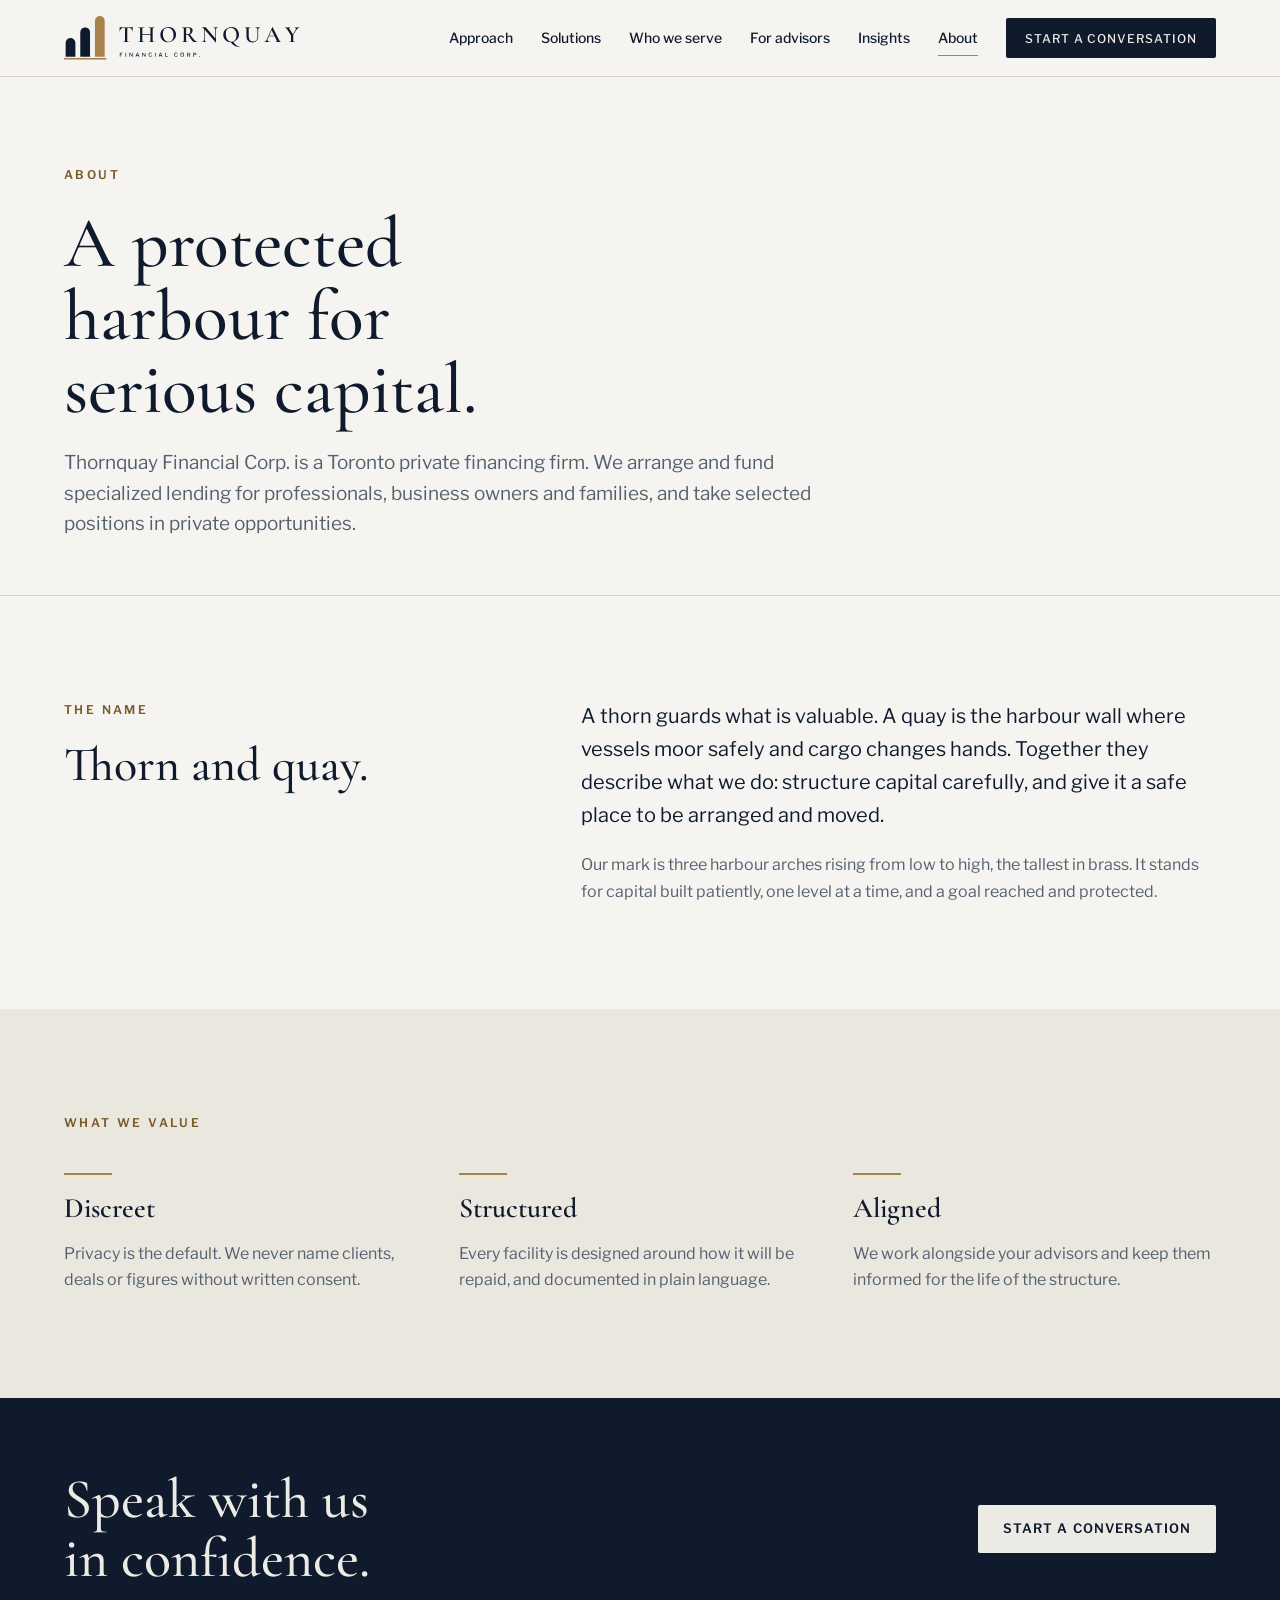
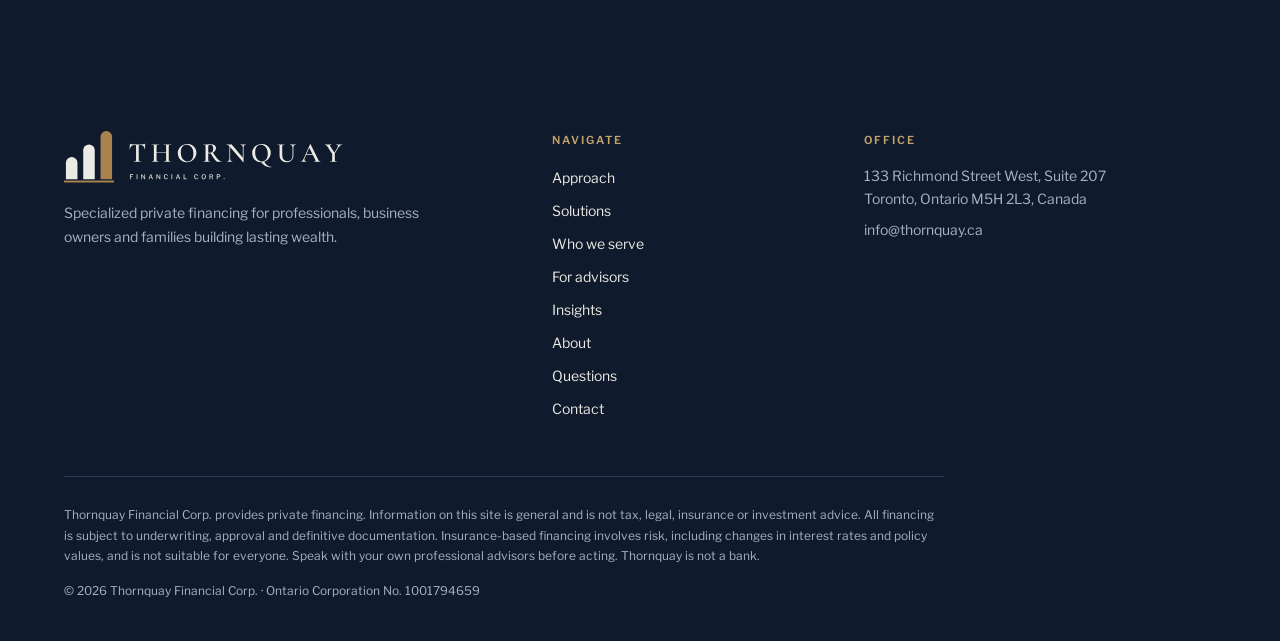
==== about.html @ a3b6db91 "Add Thornquay static website from handover package Static HTML/CSS/JS site, no build step. .nojekyll" ====
<!doctype html>
<html lang="en-CA">
<head>
<meta charset="utf-8">
<meta name="viewport" content="width=device-width, initial-scale=1, viewport-fit=cover">
<title>About | Thornquay Financial Corp.</title>
<meta name="description" content="A protected harbour for serious capital.">
<link rel="canonical" href="https://thornquay.ca/about.html">
<meta property="og:type" content="website">
<meta property="og:site_name" content="Thornquay Financial Corp.">
<meta property="og:title" content="About | Thornquay Financial Corp.">
<meta property="og:description" content="A protected harbour for serious capital.">
<meta property="og:url" content="https://thornquay.ca/about.html">
<meta property="og:image" content="https://thornquay.ca/assets/img/og-image.png">
<meta name="twitter:card" content="summary_large_image">
<meta name="theme-color" content="#0F1B2D">
<link rel="icon" href="assets/img/favicon.svg" type="image/svg+xml">
<link rel="icon" href="assets/img/favicon-32.png" sizes="32x32" type="image/png">
<link rel="apple-touch-icon" href="assets/img/apple-touch-icon.png">
<link rel="preconnect" href="https://fonts.googleapis.com">
<link rel="preconnect" href="https://fonts.gstatic.com" crossorigin>
<link rel="stylesheet" href="https://fonts.googleapis.com/css2?family=Cormorant+Garamond:ital,wght@0,500;0,600;1,500&family=Libre+Franklin:wght@400;500;600&display=swap">
<link rel="stylesheet" href="assets/site.css">
</head>
<body>
<header class="site">
  <div class="wrap bar">
    <a class="brand" href="index.html" aria-label="Thornquay Financial Corp. home"><img class="logo" src="assets/img/thornquay-logo-light.svg" alt="Thornquay Financial Corp." width="240" height="48"></a>
    <button class="menu-btn" id="menuBtn" type="button" aria-expanded="false" aria-controls="mainNav">Menu</button>
    <nav class="main" id="mainNav" aria-label="Main">
      <a href="approach.html">Approach</a>
      <a href="solutions.html">Solutions</a>
      <a href="who-we-serve.html">Who we serve</a>
      <a href="advisors.html">For advisors</a>
      <a href="insights.html">Insights</a>
      <a href="about.html" aria-current="page">About</a>
      <a class="btn btn-primary" href="contact.html">Start a conversation</a>
    </nav>
  </div>
</header>

<main>
  <section class="page-head"><div class="wrap stack"><div class="eyebrow">About</div><h1>A protected harbour for serious capital.</h1><p class="lead">Thornquay Financial Corp. is a Toronto private financing firm. We arrange and fund specialized lending for professionals, business owners and families, and take selected positions in private opportunities.</p></div></section>
  <section class="section"><div class="wrap split">
    <div class="stack"><div class="eyebrow">The name</div><h2>Thorn and quay.</h2></div>
    <div class="stack">
      <p class="big-p">A thorn guards what is valuable. A quay is the harbour wall where vessels moor safely and cargo changes hands. Together they describe what we do: structure capital carefully, and give it a safe place to be arranged and moved.</p>
      <p class="muted">Our mark is three harbour arches rising from low to high, the tallest in brass. It stands for capital built patiently, one level at a time, and a goal reached and protected.</p>
    </div>
  </div></section>
  <section class="section band-stone"><div class="wrap stack" style="gap:40px">
    <div class="eyebrow">What we value</div>
    <div class="values">
      <div class="value"><div class="rule"></div><h3>Discreet</h3><p>Privacy is the default. We never name clients, deals or figures without written consent.</p></div>
      <div class="value"><div class="rule"></div><h3>Structured</h3><p>Every facility is designed around how it will be repaid, and documented in plain language.</p></div>
      <div class="value"><div class="rule"></div><h3>Aligned</h3><p>We work alongside your advisors and keep them informed for the life of the structure.</p></div>
    </div>
  </div></section>
  <section class="section tight band-dark"><div class="wrap closing"><h2>Speak with us in confidence.</h2><a class="btn btn-light" href="contact.html">Start a conversation</a></div></section>
</main>

<footer class="site">
  <div class="wrap">
    <div class="foot-grid">
      <div class="stack" style="gap:18px"><a href="index.html" aria-label="Thornquay Financial Corp. home" style="line-height:0"><img class="logo" src="assets/img/thornquay-logo-dark.svg" alt="Thornquay Financial Corp." width="260" height="52"></a><p style="max-width:40ch">Specialized private financing for professionals, business owners and families building lasting wealth.</p></div>
      <nav class="foot-nav" aria-label="Footer"><div class="foot-h">Navigate</div><a href="approach.html">Approach</a><a href="solutions.html">Solutions</a><a href="who-we-serve.html">Who we serve</a><a href="advisors.html">For advisors</a><a href="insights.html">Insights</a><a href="about.html">About</a><a href="faq.html">Questions</a><a href="contact.html">Contact</a></nav>
      <div class="stack" style="gap:8px"><div class="foot-h">Office</div><p>133 Richmond Street West, Suite 207<br>Toronto, Ontario M5H 2L3, Canada</p><p>info@thornquay.ca</p></div>
    </div>
    <div class="legal">
      <p>Thornquay Financial Corp. provides private financing. Information on this site is general and is not tax, legal, insurance or investment advice. All financing is subject to underwriting, approval and definitive documentation. Insurance-based financing involves risk, including changes in interest rates and policy values, and is not suitable for everyone. Speak with your own professional advisors before acting. Thornquay is not a bank.</p>
      <p>© 2026 Thornquay Financial Corp. · Ontario Corporation No. 1001794659</p>
    </div>
  </div>
</footer>
<script src="assets/site.js"></script>
</body>
</html>
---- assets/site.css ----
html,body{margin:0;padding:0}
img{max-width:100%}
[hidden]{display:none!important}
/* Layout: quiet private-bank site. Stone pages, one navy band per view, rising brass arches as the only ornament. Single committed look (brand colours do not invert). */
:root{
  color-scheme: light;
  --quay:#0F1B2D; --harbour:#25374F; --brass:#A8834E; --brass-text:#7A5A2B; --brass-light:#C6A26B;
  --surface:#F5F4F0; --raised:#FFFFFF; --limestone:#EAE7DF; --line:#D6D1C6;
  --ink:#0F1B2D; --muted:#566170; --on-quay:#ECEAE4; --on-quay-muted:#A9B2BE;
  --serif:"Cormorant Garamond", Garamond, "Times New Roman", serif;
  --sans:"Libre Franklin", "Helvetica Neue", Arial, sans-serif;
  --wrap:1200px;
}
*{box-sizing:border-box}
body{background:var(--surface);color:var(--ink);font-family:var(--sans);font-size:16px;line-height:1.65;-webkit-font-smoothing:antialiased}
a{color:var(--brass-text)}
a:focus-visible,button:focus-visible{outline:2px solid var(--brass);outline-offset:3px}
h1,h2,h3{font-family:var(--serif);font-weight:500;text-wrap:balance;margin:0;color:inherit}
p{margin:0}
.wrap{max-width:var(--wrap);margin:0 auto;padding-left:max(24px, env(safe-area-inset-left,0px));padding-right:max(24px, env(safe-area-inset-right,0px))}
.eyebrow{font-size:12px;font-weight:600;letter-spacing:.2em;text-transform:uppercase;color:var(--brass-text)}
.band-dark .eyebrow{color:var(--brass-light)}
.lead{font-size:19px;line-height:1.6;color:var(--muted);max-width:60ch}
.muted{color:var(--muted)}

/* header */
body::before{content:"";position:fixed;inset:0 0 auto;height:env(safe-area-inset-top,0px);z-index:30;background:var(--surface)}
header.site{position:sticky;top:env(safe-area-inset-top,0px);z-index:20;background:rgba(245,244,240,.96);backdrop-filter:blur(6px);border-bottom:1px solid var(--line)}
.bar{display:flex;align-items:center;justify-content:space-between;gap:24px;padding-block:16px}
.brand{display:block;line-height:0}
.brand .logo{height:44px;width:auto;display:block}
nav.main{display:flex;align-items:center;gap:28px}
nav.main a{color:var(--ink);text-decoration:none;font-size:14px;font-weight:500;padding-block:6px;border-bottom:1px solid transparent}
nav.main a:hover{border-bottom-color:var(--brass)}
nav.main a[aria-current="page"]{border-bottom-color:var(--brass);color:var(--ink)}
.menu-btn{display:none;background:none;border:1px solid var(--line);border-radius:2px;padding:10px 14px;font:600 12px/1 var(--sans);letter-spacing:.15em;text-transform:uppercase;color:var(--ink);cursor:pointer}

.btn{display:inline-flex;align-items:center;gap:8px;font:600 13px/1 var(--sans);letter-spacing:.08em;text-transform:uppercase;padding:16px 24px;border-radius:2px;text-decoration:none;border:1px solid transparent;cursor:pointer;min-height:48px}
.btn-primary{background:var(--quay);color:var(--on-quay)}
.btn-primary:hover{background:var(--harbour)}
.btn-ghost{border-color:var(--ink);color:var(--ink);background:transparent}
.btn-ghost:hover{background:var(--limestone)}
.band-dark .btn-ghost{border-color:var(--on-quay);color:var(--on-quay)}
.band-dark .btn-ghost:hover{background:var(--harbour)}
.btn-light{background:var(--on-quay);color:var(--quay)}
.btn-light:hover{background:#fff}
nav.main .btn{padding:12px 18px;min-height:40px;font-size:12px;border-bottom:none;color:var(--on-quay)}

/* sections */
.section{padding-block:104px}
.section.tight{padding-block:72px}
.band-dark{background:var(--quay);color:var(--on-quay)}
.band-dark .lead,.band-dark .muted{color:var(--on-quay-muted)}
.band-stone{background:var(--limestone)}
.rule{width:48px;height:2px;background:var(--brass)}
.stack{display:flex;flex-direction:column;gap:20px}

/* hero */
.hero{padding-block:88px 0;position:relative;overflow:hidden}
.hero-grid{display:grid;grid-template-columns:minmax(0,7fr) minmax(0,5fr);gap:48px;align-items:end}
.hero h1{font-size:clamp(48px,7vw,92px);line-height:.98;letter-spacing:-.01em}
.hero .stack{gap:28px;padding-bottom:96px}
.ctas{display:flex;flex-wrap:wrap;gap:12px;padding-top:8px}
.arches{display:flex;align-items:flex-end;justify-content:center;gap:clamp(14px,2.2vw,28px);height:440px;position:relative}
.arch{width:clamp(48px,7vw,88px);border-radius:999px 999px 0 0;background:var(--quay);transform-origin:bottom;animation:rise 1.1s cubic-bezier(.2,.7,.2,1) both}
.arch.a1{height:40%;animation-delay:.05s}
.arch.a2{height:66%;animation-delay:.2s}
.arch.a3{height:94%;background:var(--brass);animation-delay:.35s}
.waterline{height:8px;background:var(--brass)}
@keyframes rise{from{transform:scaleY(.35)}to{transform:scaleY(1)}}
@media (prefers-reduced-motion:reduce){.arch{animation:none}}

/* intro */
.split{display:grid;grid-template-columns:minmax(0,5fr) minmax(0,7fr);gap:64px;align-items:start}
.split h2{font-size:clamp(34px,4vw,48px);line-height:1.08}
.big-p{font-size:20px;line-height:1.65;color:var(--ink);max-width:62ch}

/* offerings */
.offer-grid{display:grid;grid-template-columns:repeat(3,minmax(0,1fr));border-top:1px solid var(--line)}
.offer{padding:36px 32px 40px 0;display:flex;flex-direction:column;gap:14px;border-right:1px solid var(--line)}
.offer + .offer{padding-left:32px}
.offer:last-child{border-right:none}
.offer h3{font-size:28px;line-height:1.15;font-weight:600}
.offer p{color:var(--muted)}
.offer a{font-size:13px;font-weight:600;letter-spacing:.08em;text-transform:uppercase;text-decoration:none;margin-top:auto;padding-top:8px}
.offer a:hover{text-decoration:underline;text-underline-offset:4px}

/* principles */
.principles{display:grid;grid-template-columns:repeat(3,minmax(0,1fr));gap:40px}
.principle{border-top:2px solid var(--brass);padding-top:20px;font-family:var(--serif);font-style:italic;font-size:28px;line-height:1.25}

/* process */
.steps{display:grid;grid-template-columns:repeat(5,minmax(0,1fr));gap:24px;counter-reset:s}
.step{display:flex;flex-direction:column;gap:10px;min-width:0}
.step .n{font-family:var(--serif);font-size:44px;line-height:1;color:var(--brass)}
.step h3{font-family:var(--sans);font-size:16px;font-weight:600;letter-spacing:.02em}
.step p{font-size:15px;line-height:1.6;color:var(--muted)}
.band-dark .step p{color:var(--on-quay-muted)}
.steps-rise .step:nth-child(1){padding-top:96px}
.steps-rise .step:nth-child(2){padding-top:72px}
.steps-rise .step:nth-child(3){padding-top:48px}
.steps-rise .step:nth-child(4){padding-top:24px}

/* closing band */
.closing{display:flex;justify-content:space-between;align-items:center;gap:40px;flex-wrap:wrap}
.closing h2{font-size:clamp(34px,4.4vw,56px);line-height:1.05;max-width:18ch}

/* page heads */
.page-head{padding-block:88px 56px;border-bottom:1px solid var(--line)}
.page-head h1{font-size:clamp(42px,5.6vw,72px);line-height:1.02;max-width:16ch}
.page-head .stack{gap:22px}

/* detail lists */
.detail{display:grid;grid-template-columns:minmax(0,4fr) minmax(0,8fr);gap:48px;padding-block:44px;border-bottom:1px solid var(--line)}
.detail h2{font-size:32px;line-height:1.15;font-weight:600}
.detail .body{display:flex;flex-direction:column;gap:14px;max-width:64ch}
.detail .note{font-size:14px;color:var(--muted);border-left:2px solid var(--brass);padding-left:14px}
.tag{font-size:11px;font-weight:600;letter-spacing:.18em;text-transform:uppercase;color:var(--brass-text)}

.who-grid{display:grid;grid-template-columns:repeat(2,minmax(0,1fr));gap:0;border-top:1px solid var(--line)}
.who{padding:40px 40px 44px 0;border-bottom:1px solid var(--line);display:flex;flex-direction:column;gap:12px}
.who:nth-child(odd){border-right:1px solid var(--line)}
.who:nth-child(even){padding-left:40px}
.who h2{font-size:30px;line-height:1.15;font-weight:600}
.who p{color:var(--muted);max-width:52ch}

/* contact */
.contact-grid{display:grid;grid-template-columns:minmax(0,7fr) minmax(0,5fr);gap:64px;align-items:start}
.card{background:var(--raised);box-shadow:0 0 0 1px var(--line);padding:36px;display:flex;flex-direction:column;gap:22px}
.card dl{margin:0;display:grid;gap:18px}
.card dt{font-size:11px;font-weight:600;letter-spacing:.18em;text-transform:uppercase;color:var(--brass-text);margin-bottom:4px}
.card dd{margin:0;font-size:16px;line-height:1.55}
.copy-row{display:flex;align-items:center;gap:12px;flex-wrap:wrap}
.copy-btn{background:none;border:1px solid var(--line);border-radius:2px;padding:8px 12px;font:600 11px/1 var(--sans);letter-spacing:.12em;text-transform:uppercase;color:var(--ink);cursor:pointer;min-height:36px}
.copy-btn:hover{border-color:var(--ink)}
.status{font-size:13px;color:var(--brass-text);min-height:20px}

/* footer */
footer.site{background:var(--quay);color:var(--on-quay-muted);padding-block:72px 40px;font-size:14px}
.foot-grid{display:grid;grid-template-columns:minmax(0,5fr) minmax(0,3fr) minmax(0,4fr);gap:48px}
footer .logo{height:52px;width:auto;display:block}
footer a{color:var(--on-quay);text-decoration:none}
footer a:hover{text-decoration:underline;text-underline-offset:4px}
.foot-nav{display:flex;flex-direction:column;gap:10px}
.foot-h{font-size:11px;font-weight:600;letter-spacing:.18em;text-transform:uppercase;color:var(--brass-light);margin-bottom:6px}
.legal{border-top:1px solid #2C3D55;margin-top:56px;padding-top:28px;display:flex;flex-direction:column;gap:14px;font-size:12px;line-height:1.7;max-width:110ch}

/* facts strip */
.facts{display:grid;grid-template-columns:repeat(4,minmax(0,1fr));border-top:1px solid #2C3D55}
.fact{padding:28px 24px 28px 0;display:flex;flex-direction:column;gap:6px;min-width:0}
.fact + .fact{padding-left:24px;border-left:1px solid #2C3D55}
.fact b{font-family:var(--serif);font-weight:500;font-size:26px;line-height:1.15;color:var(--on-quay)}
.fact span{font-size:14px;color:var(--on-quay-muted)}

/* how-it-works diagram */
.flow{display:grid;grid-template-columns:minmax(0,1fr) 56px minmax(0,1fr) 56px minmax(0,1fr);align-items:stretch;gap:0}
.node{background:var(--raised);box-shadow:0 0 0 1px var(--line);padding:24px;display:flex;flex-direction:column;gap:8px;min-width:0}
.node.brass{box-shadow:0 0 0 2px var(--brass)}
.node .tag{margin-bottom:2px}
.node h3{font-size:24px;line-height:1.15;font-weight:600}
.node p{font-size:14px;line-height:1.6;color:var(--muted)}
.arrow{display:flex;align-items:center;justify-content:center;color:var(--brass);font-size:13px;font-weight:600}
.arrow svg{width:40px;height:16px}
.flow-foot{display:grid;grid-template-columns:repeat(3,minmax(0,1fr));gap:24px;margin-top:32px}
.flow-foot div{border-top:1px solid var(--line);padding-top:14px;font-size:14px;line-height:1.6;color:var(--muted)}
.flow-foot b{display:block;color:var(--ink);font-weight:600;margin-bottom:4px}
.illus{font-size:12px;color:var(--muted);letter-spacing:.02em}

/* scenarios */
.scen-grid{display:grid;grid-template-columns:repeat(3,minmax(0,1fr));gap:24px}
.scen{background:var(--raised);box-shadow:0 0 0 1px var(--line);display:flex;flex-direction:column;min-width:0}
.scen-top{background:var(--quay);height:120px;position:relative;overflow:hidden}
.scen-top i{position:absolute;bottom:0;width:26px;border-radius:13px 13px 0 0;background:var(--harbour)}
.scen-top i.b{background:var(--brass)}
.scen-body{padding:24px 24px 28px;display:flex;flex-direction:column;gap:10px}
.scen h3{font-size:24px;line-height:1.2;font-weight:600}
.scen p{font-size:15px;line-height:1.6;color:var(--muted)}
.scen .out{border-top:1px solid var(--line);padding-top:12px;margin-top:4px;font-size:14px;color:var(--ink)}

/* partners strip */
.partners{display:flex;flex-wrap:wrap;gap:12px 40px;align-items:center;font-family:var(--serif);font-size:24px;color:var(--muted)}
.partners span{white-space:nowrap}

/* faq */
.faq{border-top:1px solid var(--line)}
.faq details{border-bottom:1px solid var(--line)}
.faq summary{list-style:none;cursor:pointer;display:flex;justify-content:space-between;gap:24px;align-items:center;padding:24px 0;font-family:var(--serif);font-size:24px;line-height:1.25;font-weight:600}
.faq summary::-webkit-details-marker{display:none}
.faq summary::after{content:"+";font-family:var(--sans);font-weight:400;font-size:24px;color:var(--brass);flex-shrink:0}
.faq details[open] summary::after{content:"\2212"}
.faq .a{padding:0 0 26px;max-width:72ch;color:var(--muted);display:flex;flex-direction:column;gap:10px}

/* insights */
.ins-grid{display:grid;grid-template-columns:repeat(3,minmax(0,1fr));gap:32px}
.ins{display:flex;flex-direction:column;gap:12px;text-decoration:none;color:inherit;border-top:2px solid var(--brass);padding-top:20px}
.ins h3{font-size:26px;line-height:1.2;font-weight:600}
.ins p{font-size:15px;color:var(--muted)}
.ins .more{font-size:12px;font-weight:600;letter-spacing:.1em;text-transform:uppercase;color:var(--brass-text);margin-top:auto}
.ins:hover h3{text-decoration:underline;text-underline-offset:5px;text-decoration-thickness:1px}
.article{max-width:720px;margin:0 auto;display:flex;flex-direction:column;gap:22px;font-size:18px;line-height:1.75}
.article h2{font-size:30px;line-height:1.2;font-weight:600;margin-top:16px}
.article p{color:var(--ink)}
.article .meta{font-size:13px;color:var(--muted)}
.back{font-size:13px;font-weight:600;letter-spacing:.08em;text-transform:uppercase;text-decoration:none}

/* about */
.leader{display:grid;grid-template-columns:minmax(0,4fr) minmax(0,8fr);gap:48px;align-items:start}
.portrait{aspect-ratio:4/5;max-width:100%;background:var(--quay);border-radius:999px 999px 0 0;display:flex;align-items:flex-end;justify-content:center;gap:10px;padding-bottom:0;overflow:hidden}
.portrait i{width:18%;border-radius:999px 999px 0 0;background:var(--harbour);display:block}
.portrait i.b{background:var(--brass)}
.values{display:grid;grid-template-columns:repeat(3,minmax(0,1fr));gap:32px}
.value{display:flex;flex-direction:column;gap:10px}
.value h3{font-size:28px;font-weight:600}
.value p{color:var(--muted)}

.reveal{animation:fade .7s ease both}
@keyframes fade{from{opacity:.6;transform:translateY(8px)}to{opacity:1;transform:none}}
@media (prefers-reduced-motion:reduce){.reveal{animation:none}}

@media (max-width:960px){
  .facts{grid-template-columns:minmax(0,1fr) minmax(0,1fr)}
  .fact:nth-child(3){padding-left:0;border-left:none}
  .fact:nth-child(n+3){border-top:1px solid #2C3D55}
  .flow{grid-template-columns:minmax(0,1fr)}
  .arrow{height:44px}.arrow svg{transform:rotate(90deg)}
  .flow-foot,.scen-grid,.ins-grid,.values,.leader{grid-template-columns:minmax(0,1fr)}
  .portrait{max-width:320px}
}

@media (max-width:1180px){
  .menu-btn{display:inline-flex}
  nav.main{display:none;position:absolute;left:0;right:0;top:100%;background:var(--surface);border-bottom:1px solid var(--line);flex-direction:column;align-items:flex-start;gap:4px;padding:12px max(24px, env(safe-area-inset-right,0px)) 20px max(24px, env(safe-area-inset-left,0px))}
  nav.main.open{display:flex}
  nav.main a{padding-block:10px}
}


@media (max-width:960px){
  .hero-grid,.split,.contact-grid,.detail,.foot-grid{grid-template-columns:minmax(0,1fr)}
  .arches{height:300px}
  .hero .stack{padding-bottom:40px}
  .offer-grid,.principles{grid-template-columns:minmax(0,1fr)}
  .offer,.offer + .offer{padding:28px 0;border-right:none;border-bottom:1px solid var(--line)}
  .steps{grid-template-columns:minmax(0,1fr) minmax(0,1fr)}
  .steps-rise .step:nth-child(n){padding-top:0}
  .who-grid{grid-template-columns:minmax(0,1fr)}
  .who,.who:nth-child(even){padding:28px 0;border-right:none}
  .section{padding-block:72px}
  .menu-btn{display:inline-flex}
  nav.main{display:none;position:absolute;left:0;right:0;top:100%;background:var(--surface);border-bottom:1px solid var(--line);flex-direction:column;align-items:flex-start;gap:4px;padding:12px max(24px, env(safe-area-inset-right,0px)) 20px max(24px, env(safe-area-inset-left,0px))}
  nav.main.open{display:flex}
  nav.main a{padding-block:10px}
  .brand .logo{height:36px}
}
@media (max-width:520px){
  .steps{grid-template-columns:minmax(0,1fr)}
  .card{padding:24px}
}
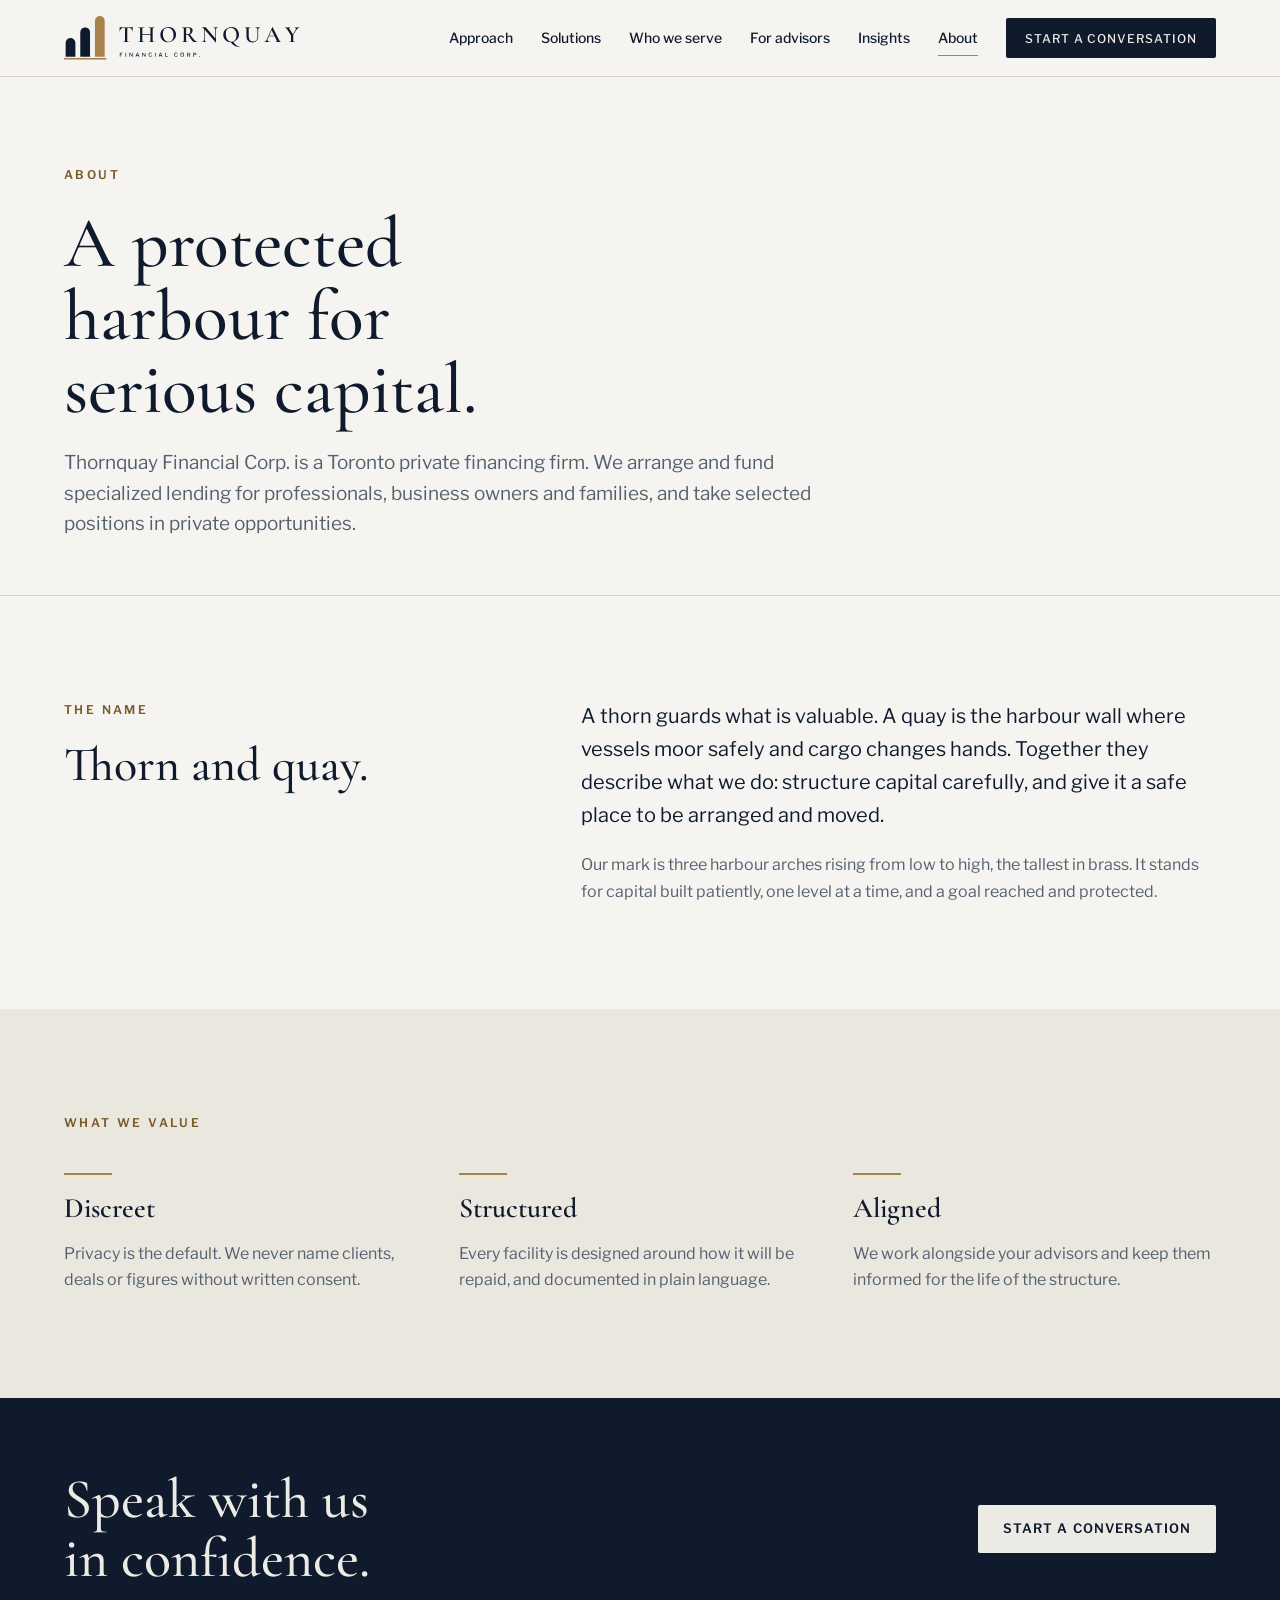
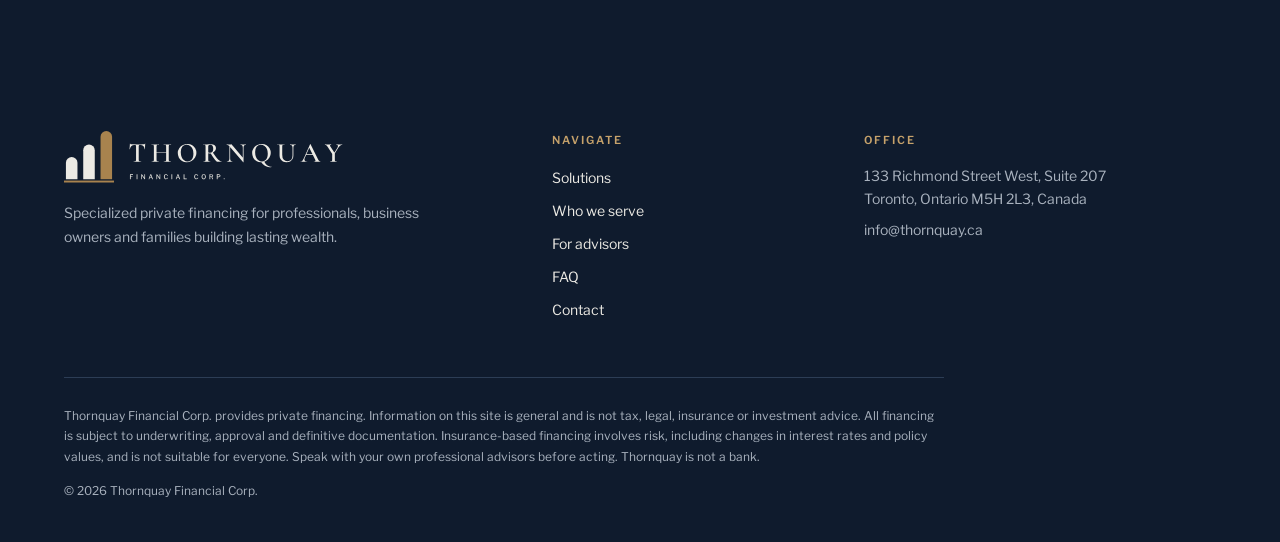
==== commit a9cc1f9e: "Footer: trim Navigate links, rename Questions to FAQ, drop corp number On every page: remove Approac" ====
--- a/about.html
+++ b/about.html
@@ -63,12 +63,12 @@
   <div class="wrap">
     <div class="foot-grid">
       <div class="stack" style="gap:18px"><a href="index.html" aria-label="Thornquay Financial Corp. home" style="line-height:0"><img class="logo" src="assets/img/thornquay-logo-dark.svg" alt="Thornquay Financial Corp." width="260" height="52"></a><p style="max-width:40ch">Specialized private financing for professionals, business owners and families building lasting wealth.</p></div>
-      <nav class="foot-nav" aria-label="Footer"><div class="foot-h">Navigate</div><a href="approach.html">Approach</a><a href="solutions.html">Solutions</a><a href="who-we-serve.html">Who we serve</a><a href="advisors.html">For advisors</a><a href="insights.html">Insights</a><a href="about.html">About</a><a href="faq.html">Questions</a><a href="contact.html">Contact</a></nav>
+      <nav class="foot-nav" aria-label="Footer"><div class="foot-h">Navigate</div><a href="solutions.html">Solutions</a><a href="who-we-serve.html">Who we serve</a><a href="advisors.html">For advisors</a><a href="faq.html">FAQ</a><a href="contact.html">Contact</a></nav>
       <div class="stack" style="gap:8px"><div class="foot-h">Office</div><p>133 Richmond Street West, Suite 207<br>Toronto, Ontario M5H 2L3, Canada</p><p>info@thornquay.ca</p></div>
     </div>
     <div class="legal">
       <p>Thornquay Financial Corp. provides private financing. Information on this site is general and is not tax, legal, insurance or investment advice. All financing is subject to underwriting, approval and definitive documentation. Insurance-based financing involves risk, including changes in interest rates and policy values, and is not suitable for everyone. Speak with your own professional advisors before acting. Thornquay is not a bank.</p>
-      <p>© 2026 Thornquay Financial Corp. · Ontario Corporation No. 1001794659</p>
+      <p>© 2026 Thornquay Financial Corp.</p>
     </div>
   </div>
 </footer>
--- a/assets/site.css
+++ b/assets/site.css
@@ -66,9 +66,19 @@
 .arch.a1{height:40%;animation-delay:.05s}
 .arch.a2{height:66%;animation-delay:.2s}
 .arch.a3{height:94%;background:var(--brass);animation-delay:.35s}
-.waterline{height:8px;background:var(--brass)}
+.waterline{height:8px;background:var(--brass);position:relative;z-index:1}
 @keyframes rise{from{transform:scaleY(.35)}to{transform:scaleY(1)}}
 @media (prefers-reduced-motion:reduce){.arch{animation:none}}
+/* desktop: hero + facts band fill the first screen exactly */
+@media (min-width:961px) and (min-height:560px){
+  .hero-screen{display:flex;flex-direction:column;min-height:calc(100vh - var(--head-h,77px));min-height:calc(100svh - var(--head-h,77px))}
+  .hero-screen .hero{flex:1 0 auto;display:flex;flex-direction:column;padding-top:clamp(20px,4vh,56px)}
+  .hero-screen .hero-grid{flex:1 0 auto;width:100%}
+  .hero-screen .hero h1{font-size:clamp(46px,min(7vw,10vh),92px)}
+  .hero-screen .hero .stack{align-self:center;gap:clamp(16px,3vh,28px);padding-block:clamp(16px,4vh,56px)}
+  .hero-screen .arches{height:clamp(220px,52vh,540px)}
+  .hero-screen .fact{padding-block:clamp(18px,3vh,28px)}
+}
 
 /* intro */
 .split{display:grid;grid-template-columns:minmax(0,5fr) minmax(0,7fr);gap:64px;align-items:start}
@@ -131,9 +141,11 @@
 .card dt{font-size:11px;font-weight:600;letter-spacing:.18em;text-transform:uppercase;color:var(--brass-text);margin-bottom:4px}
 .card dd{margin:0;font-size:16px;line-height:1.55}
 .copy-row{display:flex;align-items:center;gap:12px;flex-wrap:wrap}
-.copy-btn{background:none;border:1px solid var(--line);border-radius:2px;padding:8px 12px;font:600 11px/1 var(--sans);letter-spacing:.12em;text-transform:uppercase;color:var(--ink);cursor:pointer;min-height:36px}
+.copy-btn{background:none;border:1px solid var(--line);border-radius:2px;padding:0;width:30px;height:30px;margin-block:-3px;display:inline-flex;align-items:center;justify-content:center;color:var(--ink);cursor:pointer}
+.copy-btn svg{display:block}
 .copy-btn:hover{border-color:var(--ink)}
-.status{font-size:13px;color:var(--brass-text);min-height:20px}
+.status{font-size:13px;color:var(--brass-text)}
+.status:not(:empty){margin-top:6px}
 
 /* footer */
 footer.site{background:var(--quay);color:var(--on-quay-muted);padding-block:72px 40px;font-size:14px}
@@ -256,3 +268,14 @@
   .steps{grid-template-columns:minmax(0,1fr)}
   .card{padding:24px}
 }
+
+/* scroll motion (classes added by site.js; nothing is hidden without JS or with reduced motion) */
+.rv{opacity:0;transform:translateY(16px);transition:opacity .7s cubic-bezier(.2,.7,.2,1),transform .7s cubic-bezier(.2,.7,.2,1)}
+.rv.rv-rise{transform:translateY(56px);transition-duration:.9s}
+.rv.in{opacity:1;transform:none}
+.draw-line{position:relative;border-top-color:transparent!important}
+.draw-line::before{content:"";position:absolute;left:0;right:0;top:-2px;height:2px;background:var(--brass);transform:scaleX(0);transform-origin:left;transition:transform 1.1s cubic-bezier(.2,.7,.2,1) .2s}
+.draw-line.drawn::before{transform:none}
+.rule.draw{transform:scaleX(0);transform-origin:left;transition:transform 1.1s cubic-bezier(.2,.7,.2,1) .2s}
+.rule.draw.drawn{transform:none}
+.arches{will-change:transform}
